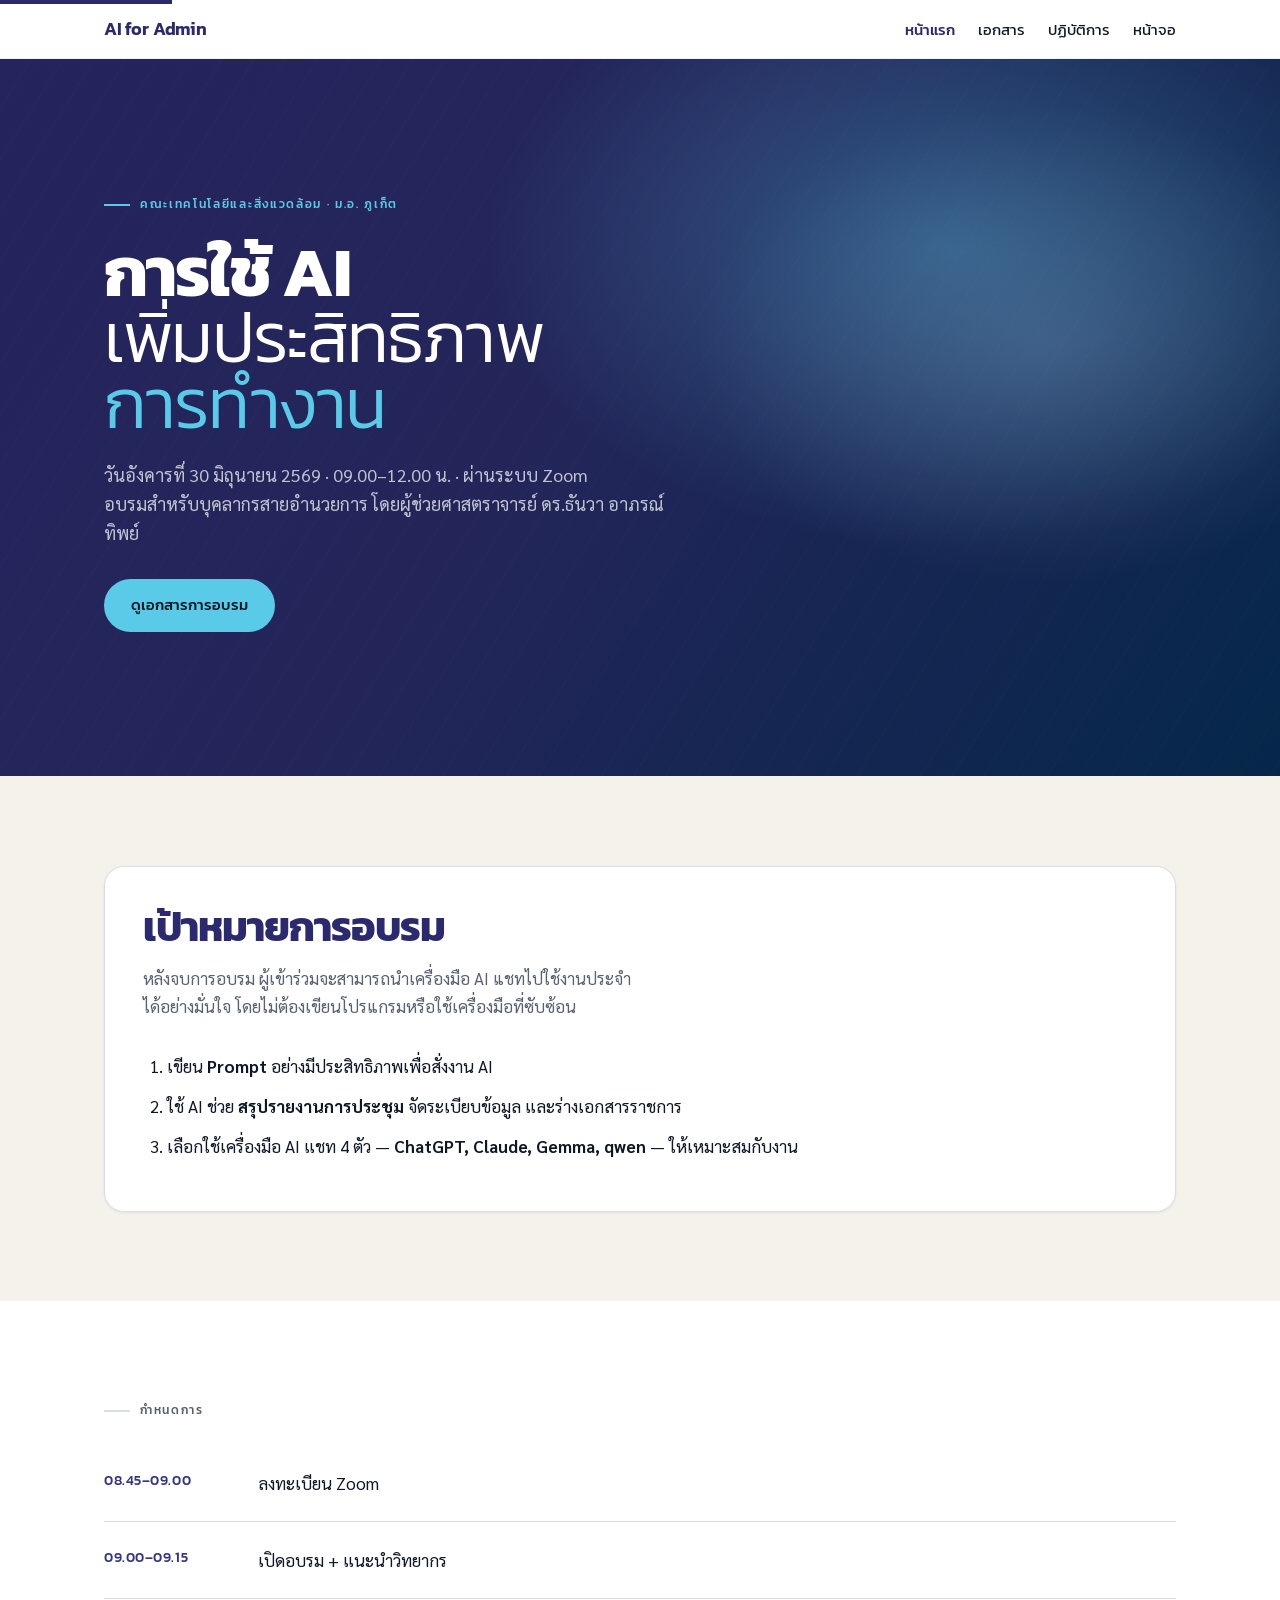
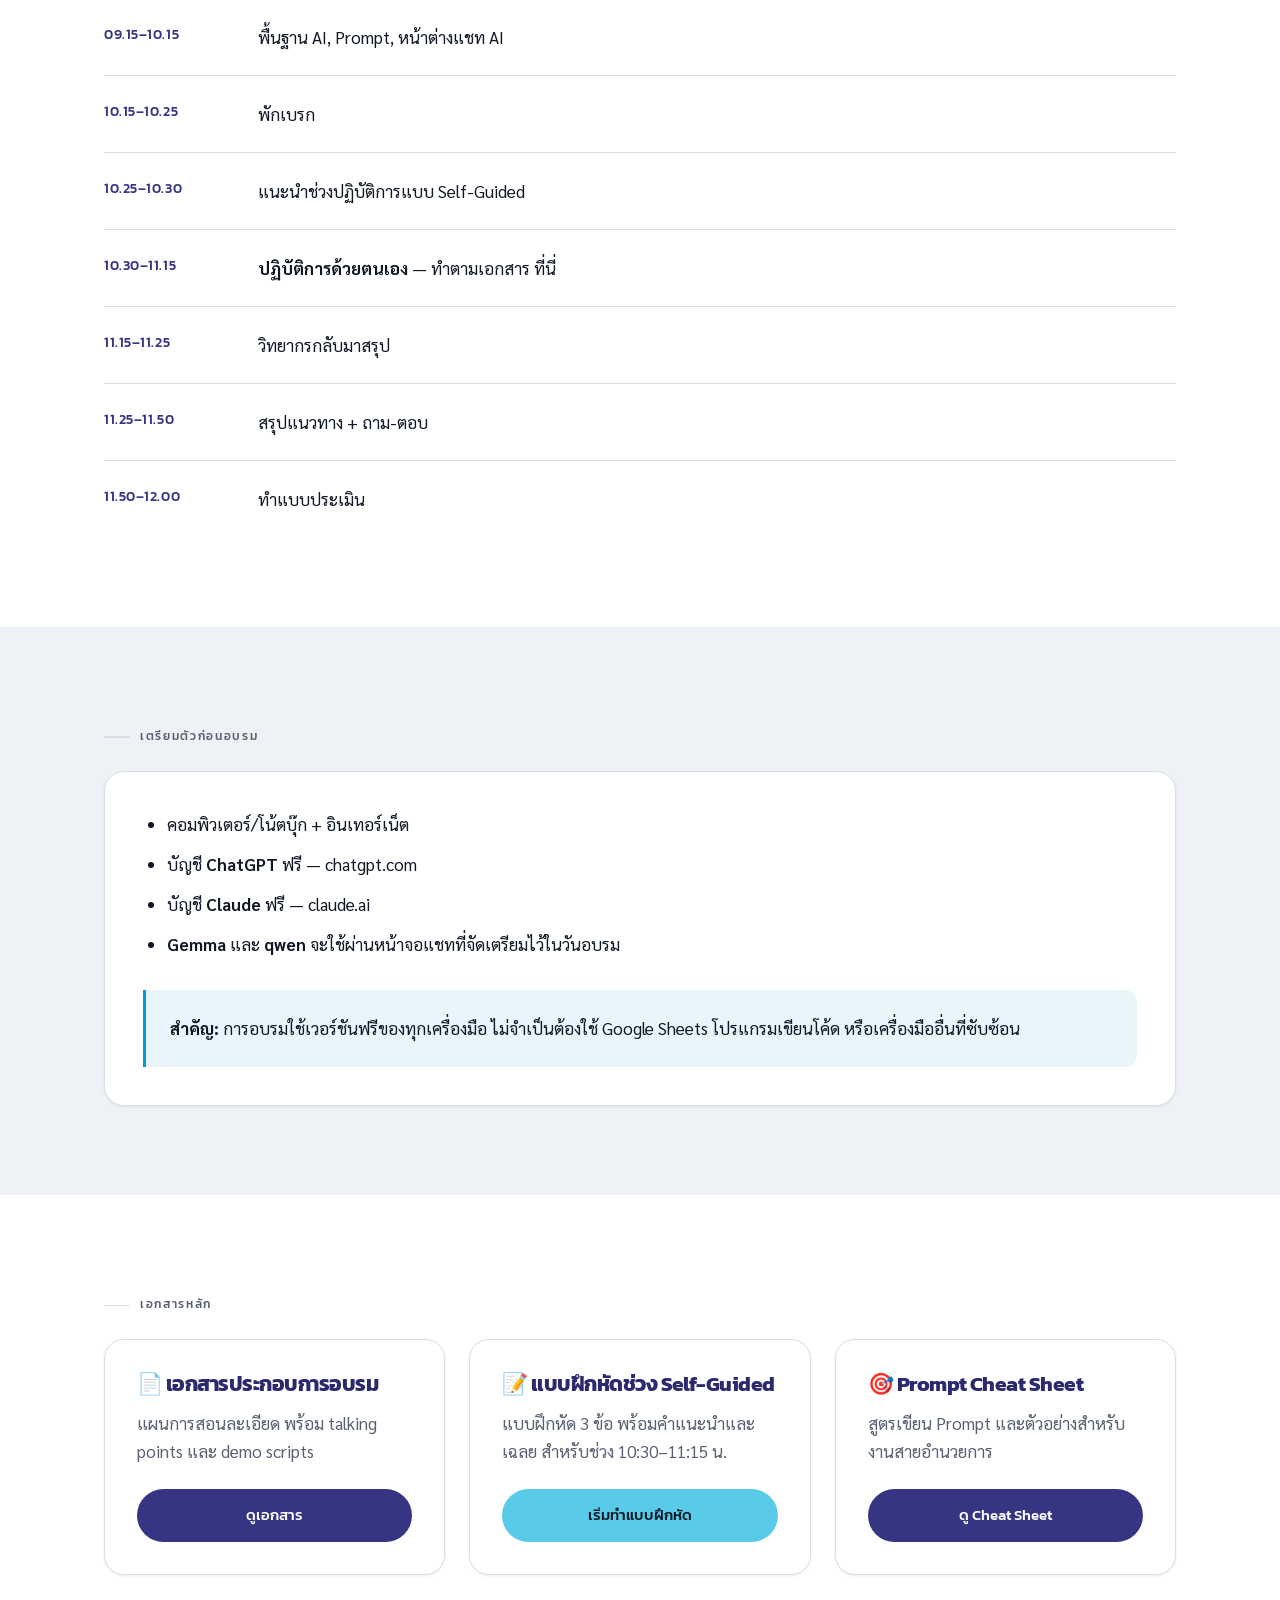
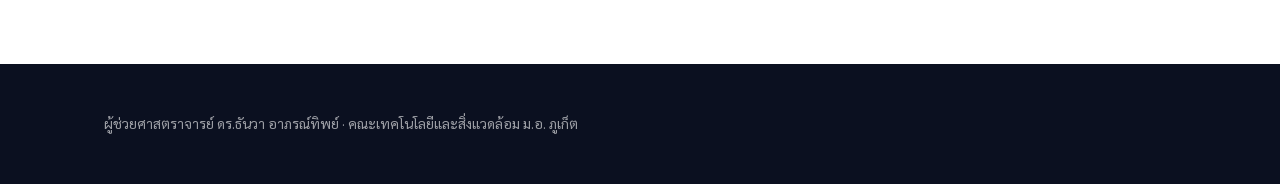
==== index.html @ ee8801c3 "Redesign: adopt ESSM design system" ====
<!DOCTYPE html>
<html lang="th">
<head>
  <meta charset="UTF-8">
  <meta name="viewport" content="width=device-width, initial-scale=1.0">
  <meta name="description" content="เอกสารและแบบฝึกหัดสำหรับการอบรม AI สำหรับบุคลากรสายอำนวยการ คณะเทคโนโลยีและสิ่งแวดล้อม ม.อ. ภูเก็ต">
  <title>การอบรม AI สำหรับบุคลากรสายอำนวยการ</title>
  <link rel="stylesheet" href="css/style.css">
  <link rel="preconnect" href="https://fonts.googleapis.com">
  <link rel="preconnect" href="https://fonts.gstatic.com" crossorigin>
  <link href="https://fonts.googleapis.com/css2?family=Kanit:wght@200;300;400;500;600;700;800&family=Sarabun:wght@300;400;500;600;700&family=Noto+Sans+Thai:wght@300;400;500;600;700&display=swap" rel="stylesheet">
</head>
<body>
  <a href="#main" class="skip-link">ข้ามไปยังเนื้อหาหลัก</a>

  <nav class="nav" aria-label="เมนูหลัก">
    <div class="nav__container">
      <a class="nav__brand" href="index.html">AI for Admin</a>
      <ul class="nav__links">
        <li><a href="index.html" aria-current="page">หน้าแรก</a></li>
        <li><a href="materials.html">เอกสาร</a></li>
        <li><a href="self-guided.html">ปฏิบัติการ</a></li>
        <li><a href="display.html">หน้าจอ</a></li>
      </ul>
    </div>
  </nav>

  <main id="main">
    <section class="hero">
      <div class="container">
        <div class="hero__eyebrow">คณะเทคโนโลยีและสิ่งแวดล้อม · ม.อ. ภูเก็ต</div>
        <h1>การใช้ AI<br><span>เพิ่มประสิทธิภาพ</span><br><span style="color:var(--psu-river)">การทำงาน</span></h1>
        <p class="hero__meta">
          วันอังคารที่ 30 มิถุนายน 2569 · 09.00–12.00 น. · ผ่านระบบ Zoom<br>
          อบรมสำหรับบุคลากรสายอำนวยการ โดยผู้ช่วยศาสตราจารย์ ดร.ธันวา อาภรณ์ทิพย์
        </p>
        <a class="hero__cta" href="materials.html">ดูเอกสารการอบรม</a>
      </div>
    </section>

    <section class="section section--sand">
      <div class="container">
        <div class="card">
          <h2>เป้าหมายการอบรม</h2>
          <p class="lead">หลังจบการอบรม ผู้เข้าร่วมจะสามารถนำเครื่องมือ AI แชทไปใช้งานประจำได้อย่างมั่นใจ โดยไม่ต้องเขียนโปรแกรมหรือใช้เครื่องมือที่ซับซ้อน</p>
          <ol style="margin-top:var(--s-6);">
            <li>เขียน <strong>Prompt</strong> อย่างมีประสิทธิภาพเพื่อสั่งงาน AI</li>
            <li>ใช้ AI ช่วย <strong>สรุปรายงานการประชุม</strong> จัดระเบียบข้อมูล และร่างเอกสารราชการ</li>
            <li>เลือกใช้เครื่องมือ AI แชท 4 ตัว — <strong>ChatGPT, Claude, Gemma, qwen</strong> — ให้เหมาะสมกับงาน</li>
          </ol>
        </div>
      </div>
    </section>

    <section class="section">
      <div class="container">
        <span class="eyebrow" style="margin-bottom:var(--s-5)"><span class="route-line"></span>กำหนดการ</span>
        <ul class="timeline">
          <li class="timeline__item">
            <span class="timeline__time">08.45–09.00</span>
            <span class="timeline__content">ลงทะเบียน Zoom</span>
          </li>
          <li class="timeline__item">
            <span class="timeline__time">09.00–09.15</span>
            <span class="timeline__content">เปิดอบรม + แนะนำวิทยากร</span>
          </li>
          <li class="timeline__item">
            <span class="timeline__time">09.15–10.15</span>
            <span class="timeline__content">พื้นฐาน AI, Prompt, หน้าต่างแชท AI</span>
          </li>
          <li class="timeline__item">
            <span class="timeline__time">10.15–10.25</span>
            <span class="timeline__content">พักเบรก</span>
          </li>
          <li class="timeline__item">
            <span class="timeline__time">10.25–10.30</span>
            <span class="timeline__content">แนะนำช่วงปฏิบัติการแบบ Self-Guided</span>
          </li>
          <li class="timeline__item">
            <span class="timeline__time">10.30–11.15</span>
            <span class="timeline__content"><strong>ปฏิบัติการด้วยตนเอง</strong> — ทำตามเอกสาร <a href="self-guided.html">ที่นี่</a></span>
          </li>
          <li class="timeline__item">
            <span class="timeline__time">11.15–11.25</span>
            <span class="timeline__content">วิทยากรกลับมาสรุป</span>
          </li>
          <li class="timeline__item">
            <span class="timeline__time">11.25–11.50</span>
            <span class="timeline__content">สรุปแนวทาง + ถาม-ตอบ</span>
          </li>
          <li class="timeline__item">
            <span class="timeline__time">11.50–12.00</span>
            <span class="timeline__content">ทำแบบประเมิน</span>
          </li>
        </ul>
      </div>
    </section>

    <section class="section section--mist">
      <div class="container">
        <span class="eyebrow" style="margin-bottom:var(--s-5)"><span class="route-line"></span>เตรียมตัวก่อนอบรม</span>
        <div class="card">
          <ul>
            <li>คอมพิวเตอร์/โน้ตบุ๊ก + อินเทอร์เน็ต</li>
            <li>บัญชี <strong>ChatGPT</strong> ฟรี — <a href="https://chatgpt.com" target="_blank" rel="noopener">chatgpt.com</a></li>
            <li>บัญชี <strong>Claude</strong> ฟรี — <a href="https://claude.ai" target="_blank" rel="noopener">claude.ai</a></li>
            <li><strong>Gemma</strong> และ <strong>qwen</strong> จะใช้ผ่านหน้าจอแชทที่จัดเตรียมไว้ในวันอบรม</li>
          </ul>
          <div class="notice notice--warning" style="margin-bottom:0">
            <strong>สำคัญ:</strong> การอบรมใช้เวอร์ชันฟรีของทุกเครื่องมือ ไม่จำเป็นต้องใช้ Google Sheets โปรแกรมเขียนโค้ด หรือเครื่องมืออื่นที่ซับซ้อน
          </div>
        </div>
      </div>
    </section>

    <section class="section">
      <div class="container">
        <span class="eyebrow" style="margin-bottom:var(--s-5)"><span class="route-line"></span>เอกสารหลัก</span>
        <div class="resource-grid">
          <article class="resource-card">
            <h3>📄 เอกสารประกอบการอบรม</h3>
            <p>แผนการสอนละเอียด พร้อม talking points และ demo scripts</p>
            <a class="button" href="materials.html#detailed-plan">ดูเอกสาร</a>
          </article>
          <article class="resource-card">
            <h3>📝 แบบฝึกหัดช่วง Self-Guided</h3>
            <p>แบบฝึกหัด 3 ข้อ พร้อมคำแนะนำและเฉลย สำหรับช่วง 10:30–11:15 น.</p>
            <a class="button button--river" href="self-guided.html">เริ่มทำแบบฝึกหัด</a>
          </article>
          <article class="resource-card">
            <h3>🎯 Prompt Cheat Sheet</h3>
            <p>สูตรเขียน Prompt และตัวอย่างสำหรับงานสายอำนวยการ</p>
            <a class="button" href="materials.html#cheat-sheet">ดู Cheat Sheet</a>
          </article>
        </div>
      </div>
    </section>
  </main>

  <footer class="footer">
    <div class="container">
      <p>ผู้ช่วยศาสตราจารย์ ดร.ธันวา อาภรณ์ทิพย์ · คณะเทคโนโลยีและสิ่งแวดล้อม ม.อ. ภูเก็ต</p>
    </div>
  </footer>

  <script src="js/nav.js"></script>
</body>
</html>
---- css/style.css ----
/* ============================================================
   PSU AI for Admin Workshop — Site Stylesheet
   Faculty of Technology and Environment · PSU Phuket
   ------------------------------------------------------------
   Design system ported from the ESSM website and tuned to
   Impeccable standards: respect tokens, avoid AI slop,
   serve the workshop's real context.
   ============================================================ */

:root {
  /* PRIMARY — FACULTY PURPLE (สีม่วงคราม) */
  --purple-deep:  #2C2A6E;
  --purple:       #353583;
  --purple-light: #4B4BB0;
  --sritrang:     #B6B8DC;

  /* SECONDARY — PSU INSTITUTIONAL BLUES */
  --psu-deep:     #003C71;
  --psu-blue:     #0061A8;
  --psu-sky:      #009CDE;
  --psu-river:    #59CBE8;
  --psu-river-light: #7AD9F0;

  /* INK & NEUTRALS */
  --ink:          #0E1726;
  --slate:        #586172;
  --line:         #D8DEE7;
  --mist:         #EEF2F7;
  --sand:         #F5F2EC;
  --sand-dark:    #d8d0bf;
  --paper:        #FFFFFF;
  --night:        #0B1020;

  /* TYPOGRAPHY */
  --font-display: "Kanit", "Noto Sans Thai", sans-serif;
  --font-body:    "Sarabun", "Noto Sans Thai", sans-serif;

  --t-mega:  clamp(52px, 11vw, 140px);
  --t-h1:    clamp(38px, 5.5vw, 80px);
  --t-h2:    clamp(28px, 3.2vw, 44px);
  --t-h3:    24px;
  --t-h4:    19px;
  --t-body:  17px;
  --t-small: 15px;
  --t-tag:   12px;

  --lh-display: 0.94;
  --lh-head:    1.08;
  --lh-body:    1.65;

  /* SPACING (8px base) */
  --s-1: 4px;  --s-2: 8px;  --s-3: 12px; --s-4: 16px; --s-5: 24px;
  --s-6: 32px; --s-7: 48px; --s-8: 64px; --s-9: 96px; --s-10: 128px;

  /* RADII */
  --r-sm: 6px; --r-md: 12px; --r-lg: 20px; --r-pill: 999px;

  /* ELEVATION */
  --shadow-sm: 0 1px 3px rgba(14,23,38,.08);
  --shadow-md: 0 8px 28px rgba(14,23,38,.12);
  --shadow-lg: 0 24px 60px rgba(14,23,38,.18);

  /* LAYOUT */
  --maxw: 1200px;
  --gutter: clamp(20px, 5vw, 64px);
}

/* ---- reset ---- */
*, *::before, *::after { box-sizing: border-box; margin: 0; padding: 0; }
html { scroll-behavior: smooth; }
body {
  font-family: var(--font-body);
  font-size: var(--t-body);
  line-height: var(--lh-body);
  color: var(--ink);
  background: var(--paper);
  -webkit-font-smoothing: antialiased;
}
img, svg { display: block; max-width: 100%; height: auto; }
a { color: inherit; text-decoration: none; }
::selection { background: var(--psu-river); color: var(--ink); }

/* ---- focus ---- */
a:focus-visible, button:focus-visible, [tabindex]:not([tabindex="-1"]):focus-visible {
  outline: 2px solid var(--psu-river);
  outline-offset: 2px;
}
.skip-link {
  position: absolute;
  top: -40px;
  left: 0;
  background: var(--purple-deep);
  color: var(--paper);
  padding: 8px 16px;
  z-index: 100;
  transition: top .2s;
}
.skip-link:focus { top: 0; }

/* ---- layout ---- */
.container { max-width: var(--maxw); margin: 0 auto; padding-left: var(--gutter); padding-right: var(--gutter); }
.section { padding: clamp(56px, 7vw, 104px) 0; }
.section--mist { background: var(--mist); }
.section--sand { background: var(--sand); }
.section--ink  { background: var(--ink); color: var(--paper); }
.section--purple { background: var(--purple-deep); color: var(--paper); }

/* ---- typography ---- */
h1, h2, h3, h4 { font-family: var(--font-display); font-weight: 700; letter-spacing: -.025em; }
h1 { font-size: var(--t-h1); line-height: var(--lh-head); }
h2 { font-size: var(--t-h2); line-height: var(--lh-head); }
h3 { font-size: var(--t-h3); line-height: 1.18; }
h4 { font-size: var(--t-h4); line-height: 1.22; }
.display { font-family: var(--font-display); font-weight: 700; line-height: var(--lh-display); letter-spacing: -.03em; }
.lead { font-size: clamp(16px, 1.3vw, 19px); line-height: 1.65; color: var(--slate); max-width: 56ch; }

.eyebrow {
  display: inline-flex; align-items: center; gap: 10px;
  font-family: var(--font-display); font-weight: 500;
  font-size: var(--t-tag); letter-spacing: .14em; text-transform: uppercase;
  color: var(--slate);
}
.eyebrow .route-line { width: 26px; height: 1.5px; background: var(--line); }
.eyebrow .route-dot  { width: 6px; height: 6px; border-radius: 50%; background: var(--purple); }

/* ---- header ---- */
.nav {
  position: sticky; top: 0; z-index: 50;
  background: rgba(255,255,255,.92); backdrop-filter: blur(10px);
  border-bottom: 1px solid var(--mist);
}
.nav__container {
  max-width: var(--maxw); margin: 0 auto;
  padding: 14px var(--gutter);
  display: flex; align-items: center; justify-content: space-between; gap: 20px;
}
.nav__brand {
  font-family: var(--font-display); font-weight: 600; font-size: 18px;
  color: var(--purple-deep); letter-spacing: -.01em;
}
.nav__links {
  display: flex; align-items: center; gap: clamp(16px, 1.8vw, 28px);
  list-style: none; flex-wrap: wrap;
}
.nav__links a {
  font-family: var(--font-display); font-weight: 400; font-size: 14.5px;
  color: var(--ink); transition: color .15s ease;
}
.nav__links a:hover { color: var(--purple); }
.nav__links a[aria-current="page"] { color: var(--purple-deep); font-weight: 500; }

/* ---- buttons ---- */
.button, .hero__cta {
  display: inline-flex; align-items: center; justify-content: center; gap: 8px;
  font-family: var(--font-display); font-weight: 500; font-size: 15px;
  padding: 13px 26px; border-radius: var(--r-pill);
  cursor: pointer; border: 1.5px solid transparent;
  transition: transform .18s ease, box-shadow .18s ease, background .18s ease, border-color .18s ease;
}
.button:focus-visible, .hero__cta:focus-visible { outline: none; box-shadow: 0 0 0 3px rgba(89,203,232,.55); }
.button {
  background: var(--purple); color: var(--paper);
}
.button:hover { background: var(--purple-light); transform: translateY(-2px); box-shadow: 0 10px 24px rgba(53,53,131,.35); }
.button--river {
  background: var(--psu-river); color: var(--ink);
}
.button--river:hover { background: var(--psu-river-light); box-shadow: 0 10px 24px rgba(89,203,232,.45); }
.button--ghost {
  background: transparent; color: var(--purple-deep); border-color: var(--purple-deep);
}
.button--ghost:hover { background: var(--mist); }

/* ---- hero ---- */
.hero {
  position: relative;
  background: var(--night);
  color: var(--paper);
  padding: clamp(80px, 14vh, 160px) 0 clamp(100px, 16vh, 180px);
  overflow: hidden;
}
.hero::before {
  content: "";
  position: absolute; inset: 0;
  background:
    radial-gradient(ellipse 60% 70% at 74% 26%, rgba(89,203,232,.32), transparent 60%),
    radial-gradient(ellipse 50% 60% at 82% 40%, rgba(182,184,220,.22), transparent 55%),
    linear-gradient(125deg, rgba(44,42,110,.78) 0%, rgba(53,53,131,.58) 45%, rgba(0,60,113,.52) 100%);
}
.hero::after {
  content: "";
  position: absolute; inset: 0; opacity: .35;
  background: repeating-linear-gradient(122deg, transparent 0 26px, rgba(255,255,255,.04) 26px 27px);
}
.hero .container { position: relative; z-index: 2; }
.hero__eyebrow {
  display: inline-flex; align-items: center; gap: 10px;
  font-family: var(--font-display); font-weight: 500;
  font-size: var(--t-tag); letter-spacing: .14em; text-transform: uppercase;
  color: var(--psu-river); margin-bottom: var(--s-5);
}
.hero__eyebrow::before {
  content: "";
  width: 26px; height: 1.5px; background: var(--psu-river);
}
.hero h1 {
  font-size: var(--t-h1);
  line-height: var(--lh-display);
  color: var(--paper);
  max-width: 14ch;
}
.hero h1 span { font-weight: 300; }
.hero__meta {
  font-size: clamp(16px, 1.4vw, 19px);
  line-height: 1.6;
  color: rgba(255,255,255,.72);
  max-width: 56ch;
  margin-top: var(--s-5);
}
.hero__cta {
  background: var(--psu-river); color: var(--ink);
  margin-top: var(--s-6);
}
.hero__cta:hover { background: var(--psu-river-light); transform: translateY(-2px); box-shadow: 0 10px 24px rgba(89,203,232,.45); }

/* ---- cards ---- */
.card {
  background: var(--paper);
  border: 1px solid var(--line);
  border-radius: var(--r-lg);
  padding: clamp(24px, 3vw, 40px);
  box-shadow: var(--shadow-sm);
}
.card h2 { color: var(--purple-deep); margin-bottom: var(--s-4); }
.card h3 { color: var(--purple-deep); margin-bottom: var(--s-3); }

/* ---- resource grid ---- */
.resource-grid {
  display: grid;
  grid-template-columns: repeat(auto-fit, minmax(260px, 1fr));
  gap: var(--s-5);
}
.resource-card {
  background: var(--paper);
  border: 1px solid var(--line);
  border-radius: var(--r-lg);
  padding: var(--s-6);
  box-shadow: var(--shadow-sm);
  transition: transform .18s ease, box-shadow .18s ease;
  display: flex; flex-direction: column;
}
.resource-card:hover { transform: translateY(-4px); box-shadow: var(--shadow-md); }
.resource-card h3 { color: var(--purple-deep); font-size: 21px; margin-bottom: var(--s-3); }
.resource-card p { color: var(--slate); margin-bottom: var(--s-5); flex: 1; }

/* ---- timeline ---- */
.timeline { list-style: none; }
.timeline__item {
  display: grid;
  grid-template-columns: 130px 1fr;
  gap: var(--s-5);
  padding: var(--s-5) 0;
  border-bottom: 1px solid var(--line);
}
.timeline__item:last-child { border-bottom: none; }
.timeline__time {
  font-family: var(--font-display); font-weight: 500;
  font-size: 14px; letter-spacing: .04em;
  color: var(--purple); text-transform: uppercase;
}
.timeline__content { color: var(--ink); }

/* ---- lists ---- */
ul:not(.nav__links):not(.timeline):not(.rules), ol {
  padding-left: 1.4em;
}
ul:not(.nav__links):not(.timeline):not(.rules) li, ol li {
  margin-bottom: var(--s-3);
}

/* ---- notices ---- */
.notice {
  border-left: 3px solid var(--psu-river);
  background: var(--mist);
  padding: var(--s-5);
  border-radius: 0 var(--r-md) var(--r-md) 0;
  margin: var(--s-6) 0;
}
.notice--warning { border-left-color: var(--psu-sky); background: #e8f6fc; }

/* ---- exercises ---- */
.exercise {
  padding: var(--s-8) 0;
  border-bottom: 1px solid var(--line);
}
.exercise:first-of-type { padding-top: 0; }
.exercise:last-child { border-bottom: none; }
.exercise__header {
  display: flex; flex-wrap: wrap; align-items: baseline; justify-content: space-between;
  gap: var(--s-3); margin-bottom: var(--s-4);
}
.exercise__title { color: var(--purple-deep); font-size: var(--t-h2); }
.exercise__time {
  font-family: var(--font-display); font-weight: 500;
  font-size: 14px; letter-spacing: .06em; text-transform: uppercase;
  color: var(--purple);
}
.exercise__tool {
  display: inline-block;
  font-family: var(--font-display); font-size: 13px;
  color: var(--slate); margin-bottom: var(--s-5);
}
.exercise h3 { color: var(--purple-deep); margin: var(--s-6) 0 var(--s-3); }
.exercise ol.steps { padding-left: 1.4em; }
.exercise ol.steps li { margin-bottom: var(--s-3); }

.prompt-box {
  background: var(--sand);
  border: 1px solid var(--sand-dark);
  border-radius: var(--r-md);
  padding: var(--s-5);
  font-family: var(--font-body);
  font-size: 15.5px;
  line-height: 1.7;
  white-space: pre-wrap;
  margin: var(--s-5) 0;
}

.exercise details {
  background: var(--mist);
  border-radius: var(--r-md);
  padding: var(--s-5);
  margin: var(--s-6) 0;
}
.exercise details summary {
  font-family: var(--font-display); font-weight: 600;
  color: var(--purple-deep); cursor: pointer;
}
.exercise details[open] summary { margin-bottom: var(--s-4); }

.exercise table {
  width: 100%;
  border-collapse: collapse;
  margin: var(--s-5) 0;
  font-size: 15px;
}
.exercise table th, .exercise table td {
  padding: var(--s-3) var(--s-4);
  border: 1px solid var(--line);
  text-align: left;
}
.exercise table th { background: var(--mist); font-family: var(--font-display); font-weight: 600; color: var(--purple-deep); }

/* ---- rules / troubleshooting ---- */
.rules {
  list-style: none; padding: 0;
}
.rules li {
  padding: var(--s-3) 0 var(--s-3) 28px;
  position: relative;
  border-bottom: 1px solid var(--line);
}
.rules li:last-child { border-bottom: none; }
.rules li::before {
  content: "✓";
  position: absolute; left: 0; top: var(--s-3);
  color: var(--purple); font-weight: 700;
}

/* ---- footer ---- */
.footer {
  background: var(--night);
  color: rgba(255,255,255,.6);
  padding: var(--s-7) 0;
  font-size: 14px;
}

/* ---- materials page ---- */
.materials-list {
  list-style: none; padding: 0;
}
.materials-list li {
  border-bottom: 1px solid var(--line);
  padding: var(--s-5) 0;
}
.materials-list li:last-child { border-bottom: none; }
.materials-list a {
  font-family: var(--font-display); font-weight: 600;
  font-size: 18px; color: var(--purple-deep);
}
.materials-list a:hover { color: var(--purple); }
.materials-list p { color: var(--slate); margin-top: var(--s-2); }

/* ---- display page ---- */
.display-page {
  display: grid;
  grid-template-rows: auto 1fr auto;
  min-height: 100vh;
  background: var(--night);
  color: var(--paper);
}
.display-page header {
  display: flex; justify-content: space-between; align-items: center;
  padding: var(--s-5) var(--gutter);
  border-bottom: 1px solid rgba(255,255,255,.12);
}
.display-page header h1 {
  font-size: clamp(22px, 3vw, 34px);
  color: var(--paper);
}
.display-page .status { color: rgba(255,255,255,.7); font-size: clamp(14px, 2vw, 18px); }
.display-page main {
  display: grid; grid-template-columns: 2fr 1fr; gap: var(--s-6);
  padding: var(--s-6) var(--gutter);
  align-items: start;
}
.countdown-box {
  background: rgba(255,255,255,.06);
  border: 1px solid rgba(255,255,255,.14);
  border-radius: var(--r-lg);
  padding: var(--s-7) var(--s-6);
  text-align: center;
}
.countdown-label {
  font-family: var(--font-display); font-weight: 500;
  font-size: clamp(18px, 2.5vw, 28px);
  color: rgba(255,255,255,.75);
  margin-bottom: var(--s-5);
}
.countdown-time {
  font-family: var(--font-display); font-weight: 700;
  font-size: clamp(64px, 14vw, 160px);
  line-height: .9;
  color: var(--psu-river);
  font-variant-numeric: tabular-nums;
}
.current-exercise {
  margin-top: var(--s-6);
  padding: var(--s-4) var(--s-5);
  background: var(--psu-river);
  color: var(--ink);
  border-radius: var(--r-md);
  font-family: var(--font-display); font-weight: 700;
  font-size: clamp(16px, 2vw, 24px);
}
.display-side {
  display: flex; flex-direction: column; gap: var(--s-5);
}
.display-card {
  background: rgba(255,255,255,.06);
  border: 1px solid rgba(255,255,255,.14);
  border-radius: var(--r-lg);
  padding: var(--s-5);
}
.display-card h2 {
  color: var(--psu-river);
  font-size: 18px;
  margin-bottom: var(--s-4);
}
.display-schedule {
  width: 100%; border-collapse: collapse;
  font-size: clamp(14px, 1.5vw, 17px);
}
.display-schedule td {
  padding: var(--s-3) 0;
  border-bottom: 1px solid rgba(255,255,255,.1);
  vertical-align: top;
}
.display-schedule tr:last-child td { border-bottom: none; }
.display-schedule .time { white-space: nowrap; font-weight: 600; width: 38%; color: rgba(255,255,255,.75); }
.display-schedule .active { background: var(--psu-river); color: var(--ink); font-weight: 700; border-radius: var(--r-sm); }
.display-schedule .active .time { color: var(--ink); }
.display-rules { list-style: none; padding: 0; font-size: clamp(14px, 1.5vw, 17px); }
.display-rules li {
  padding: var(--s-3) 0 var(--s-3) 26px;
  position: relative;
}
.display-rules li::before {
  content: "✓";
  position: absolute; left: 0;
  color: var(--psu-river); font-weight: 700;
}
.display-links { font-size: clamp(14px, 1.5vw, 17px); line-height: 1.55; }
.display-links a { color: var(--psu-river); word-break: break-all; }
.display-page footer {
  text-align: center;
  padding: var(--s-4) var(--gutter);
  border-top: 1px solid rgba(255,255,255,.12);
  color: rgba(255,255,255,.55);
}

/* ---- responsive ---- */
@media (max-width: 900px) {
  .hero h1 { max-width: 100%; }
  .timeline__item { grid-template-columns: 1fr; gap: var(--s-2); }
  .display-page main { grid-template-columns: 1fr; }
  .display-page header { flex-direction: column; align-items: flex-start; gap: var(--s-3); }
}

@media (max-width: 640px) {
  .nav__container { flex-wrap: wrap; }
  .nav__links { gap: 14px; }
  .resource-grid { grid-template-columns: 1fr; }
  .hero { padding: 64px 0 80px; }
}
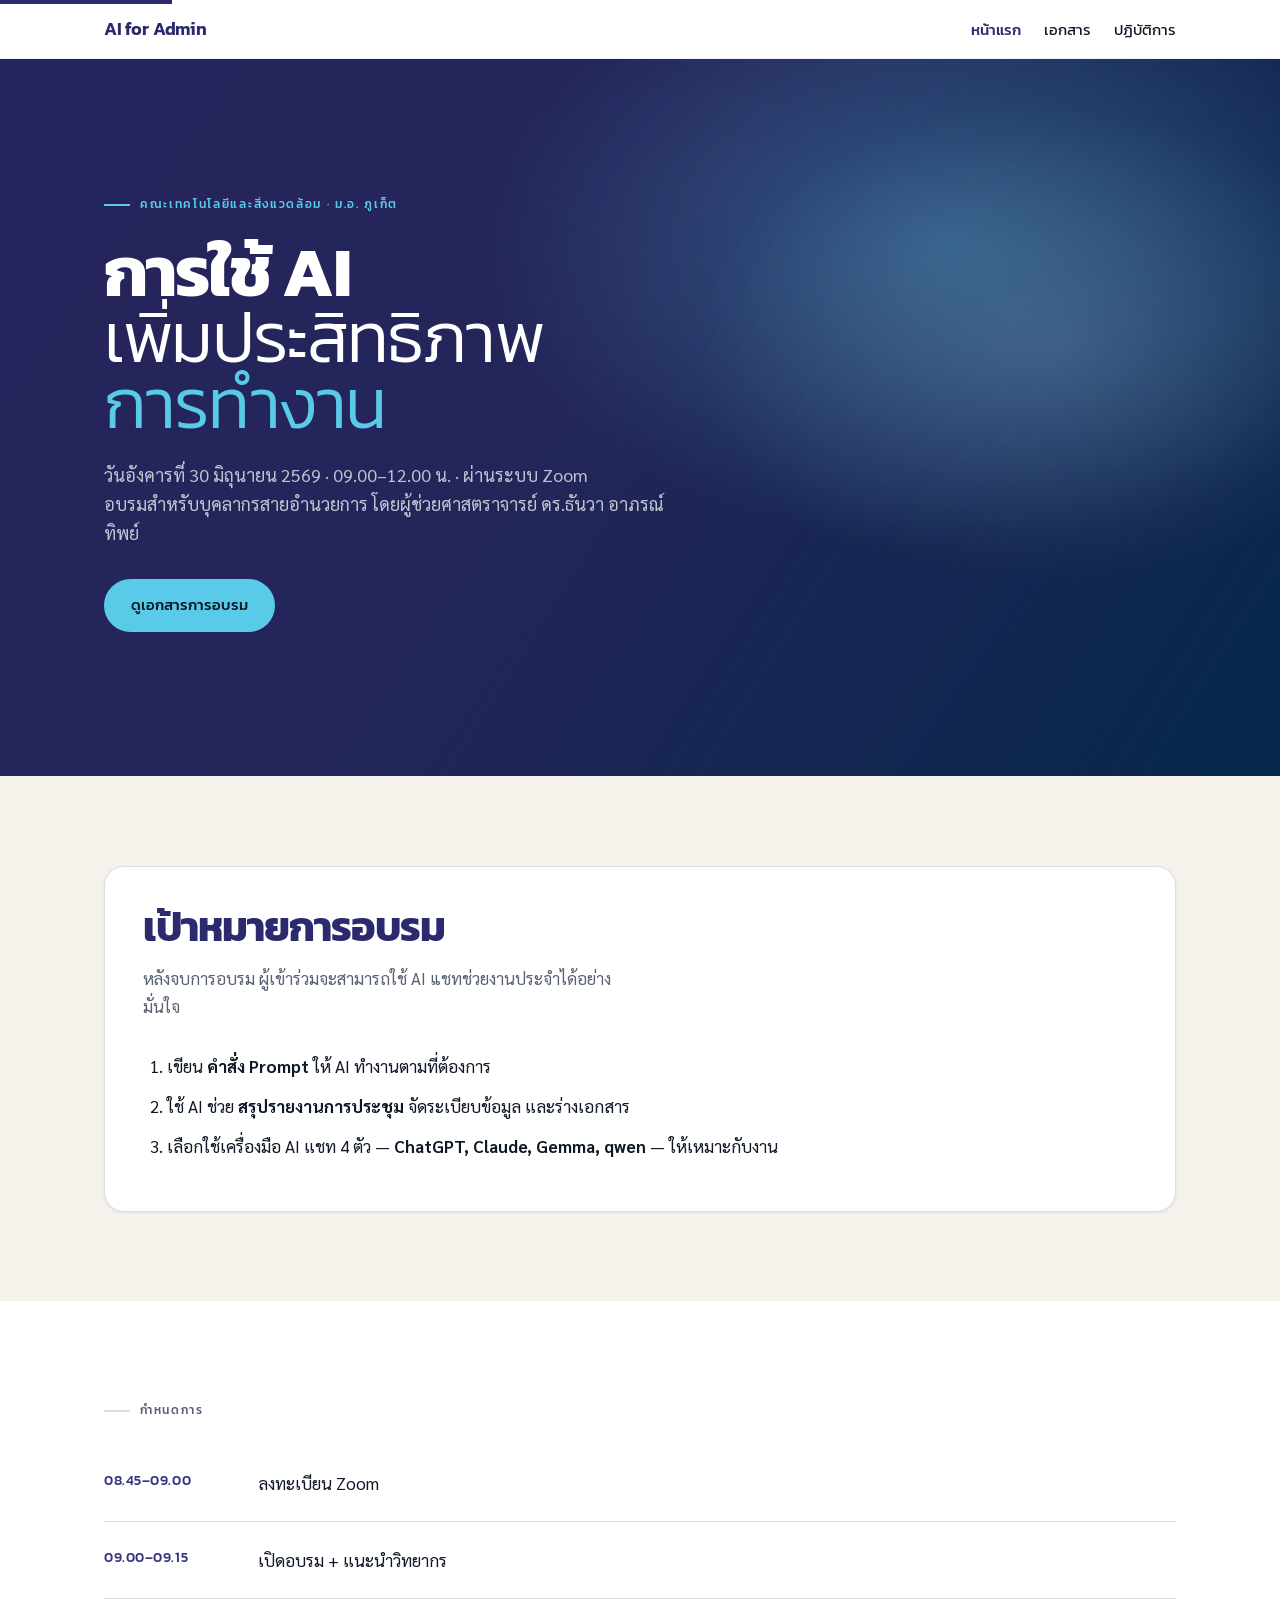
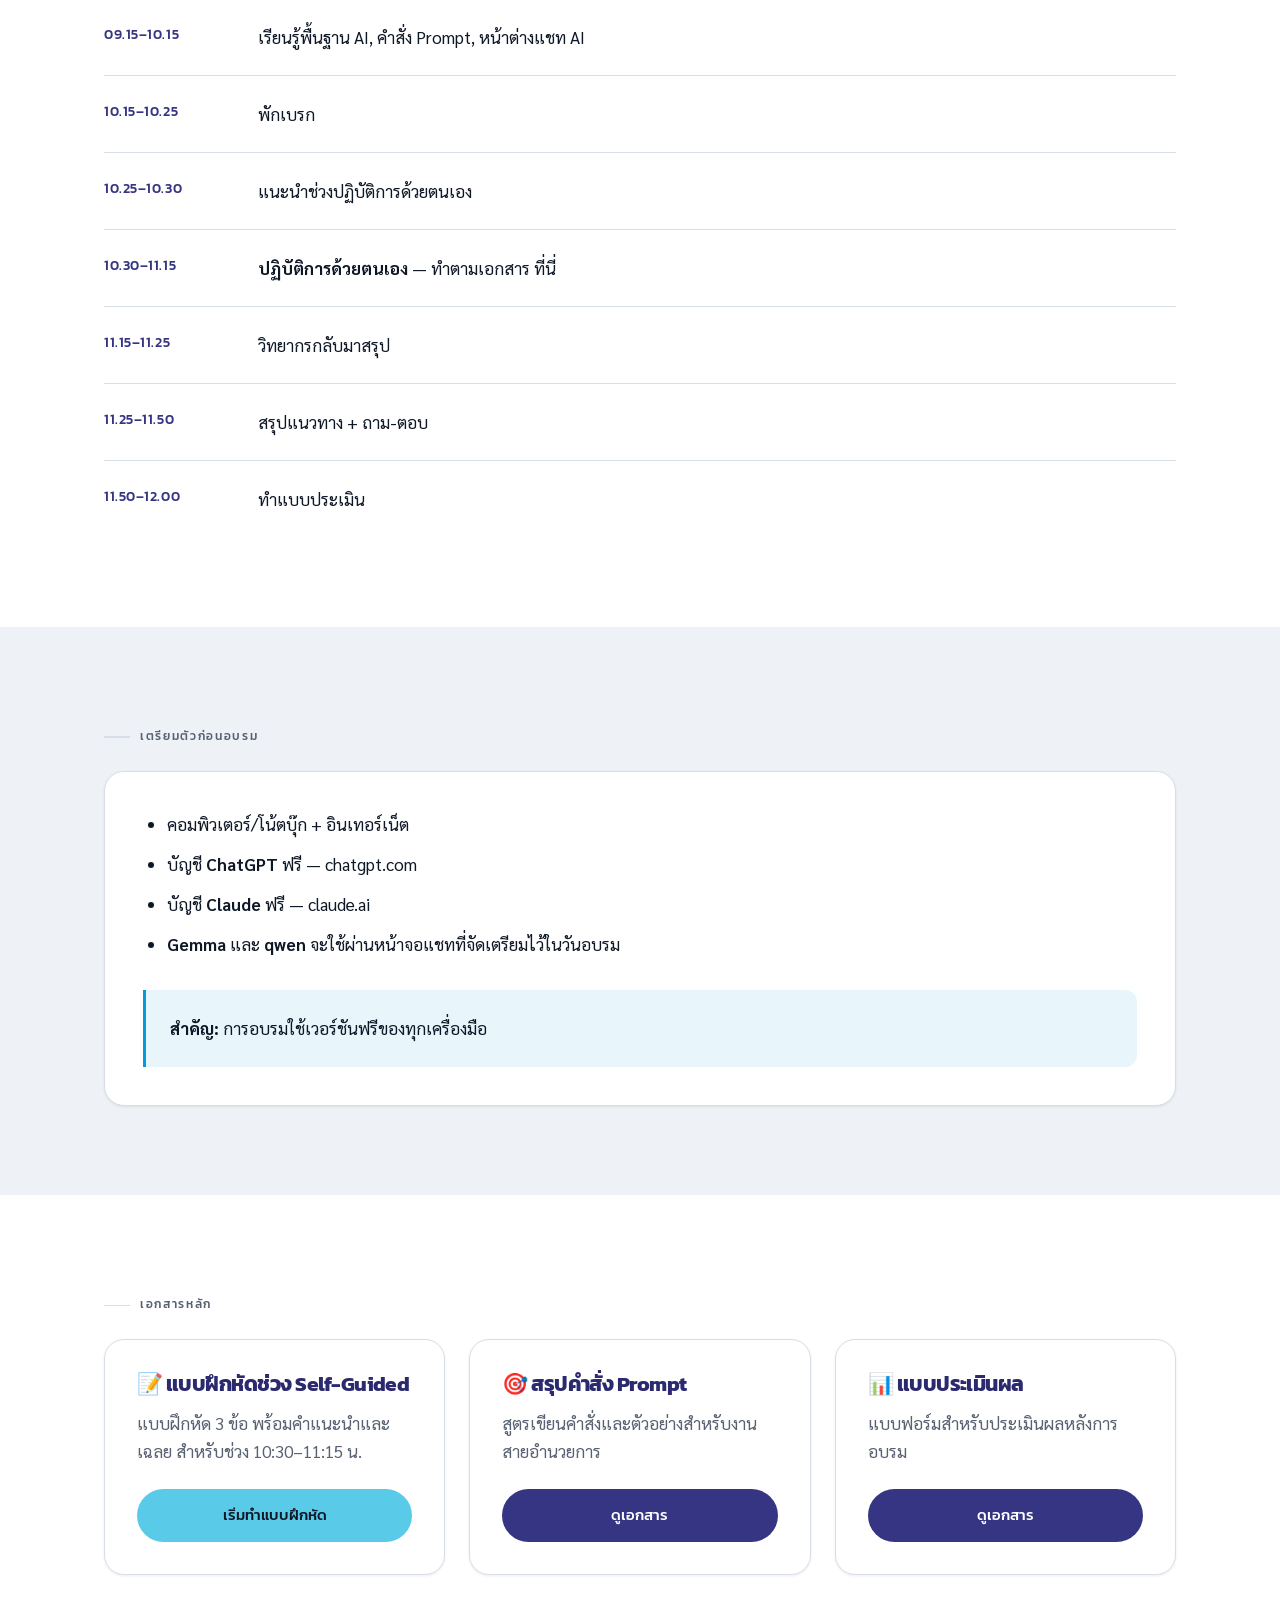
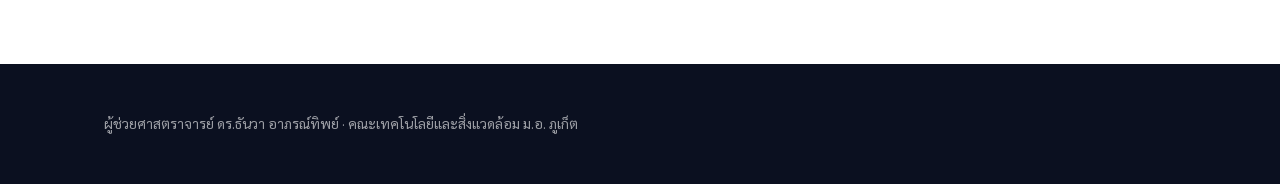
==== commit 4378dcf8: "operator refinements: instructor folder, no markdown, copy buttons, Word/Excel exercises, updated sl" ====
--- a/index.html
+++ b/index.html
@@ -20,7 +20,6 @@
         <li><a href="index.html" aria-current="page">หน้าแรก</a></li>
         <li><a href="materials.html">เอกสาร</a></li>
         <li><a href="self-guided.html">ปฏิบัติการ</a></li>
-        <li><a href="display.html">หน้าจอ</a></li>
       </ul>
     </div>
   </nav>
@@ -42,11 +41,11 @@
       <div class="container">
         <div class="card">
           <h2>เป้าหมายการอบรม</h2>
-          <p class="lead">หลังจบการอบรม ผู้เข้าร่วมจะสามารถนำเครื่องมือ AI แชทไปใช้งานประจำได้อย่างมั่นใจ โดยไม่ต้องเขียนโปรแกรมหรือใช้เครื่องมือที่ซับซ้อน</p>
+          <p class="lead">หลังจบการอบรม ผู้เข้าร่วมจะสามารถใช้ AI แชทช่วยงานประจำได้อย่างมั่นใจ</p>
           <ol style="margin-top:var(--s-6);">
-            <li>เขียน <strong>Prompt</strong> อย่างมีประสิทธิภาพเพื่อสั่งงาน AI</li>
-            <li>ใช้ AI ช่วย <strong>สรุปรายงานการประชุม</strong> จัดระเบียบข้อมูล และร่างเอกสารราชการ</li>
-            <li>เลือกใช้เครื่องมือ AI แชท 4 ตัว — <strong>ChatGPT, Claude, Gemma, qwen</strong> — ให้เหมาะสมกับงาน</li>
+            <li>เขียน <strong>คำสั่ง Prompt</strong> ให้ AI ทำงานตามที่ต้องการ</li>
+            <li>ใช้ AI ช่วย <strong>สรุปรายงานการประชุม</strong> จัดระเบียบข้อมูล และร่างเอกสาร</li>
+            <li>เลือกใช้เครื่องมือ AI แชท 4 ตัว — <strong>ChatGPT, Claude, Gemma, qwen</strong> — ให้เหมาะกับงาน</li>
           </ol>
         </div>
       </div>
@@ -66,7 +65,7 @@
           </li>
           <li class="timeline__item">
             <span class="timeline__time">09.15–10.15</span>
-            <span class="timeline__content">พื้นฐาน AI, Prompt, หน้าต่างแชท AI</span>
+            <span class="timeline__content">เรียนรู้พื้นฐาน AI, คำสั่ง Prompt, หน้าต่างแชท AI</span>
           </li>
           <li class="timeline__item">
             <span class="timeline__time">10.15–10.25</span>
@@ -74,7 +73,7 @@
           </li>
           <li class="timeline__item">
             <span class="timeline__time">10.25–10.30</span>
-            <span class="timeline__content">แนะนำช่วงปฏิบัติการแบบ Self-Guided</span>
+            <span class="timeline__content">แนะนำช่วงปฏิบัติการด้วยตนเอง</span>
           </li>
           <li class="timeline__item">
             <span class="timeline__time">10.30–11.15</span>
@@ -107,7 +106,7 @@
             <li><strong>Gemma</strong> และ <strong>qwen</strong> จะใช้ผ่านหน้าจอแชทที่จัดเตรียมไว้ในวันอบรม</li>
           </ul>
           <div class="notice notice--warning" style="margin-bottom:0">
-            <strong>สำคัญ:</strong> การอบรมใช้เวอร์ชันฟรีของทุกเครื่องมือ ไม่จำเป็นต้องใช้ Google Sheets โปรแกรมเขียนโค้ด หรือเครื่องมืออื่นที่ซับซ้อน
+            <strong>สำคัญ:</strong> การอบรมใช้เวอร์ชันฟรีของทุกเครื่องมือ
           </div>
         </div>
       </div>
@@ -118,19 +117,19 @@
         <span class="eyebrow" style="margin-bottom:var(--s-5)"><span class="route-line"></span>เอกสารหลัก</span>
         <div class="resource-grid">
           <article class="resource-card">
-            <h3>📄 เอกสารประกอบการอบรม</h3>
-            <p>แผนการสอนละเอียด พร้อม talking points และ demo scripts</p>
-            <a class="button" href="materials.html#detailed-plan">ดูเอกสาร</a>
-          </article>
-          <article class="resource-card">
             <h3>📝 แบบฝึกหัดช่วง Self-Guided</h3>
             <p>แบบฝึกหัด 3 ข้อ พร้อมคำแนะนำและเฉลย สำหรับช่วง 10:30–11:15 น.</p>
             <a class="button button--river" href="self-guided.html">เริ่มทำแบบฝึกหัด</a>
           </article>
           <article class="resource-card">
-            <h3>🎯 Prompt Cheat Sheet</h3>
-            <p>สูตรเขียน Prompt และตัวอย่างสำหรับงานสายอำนวยการ</p>
-            <a class="button" href="materials.html#cheat-sheet">ดู Cheat Sheet</a>
+            <h3>🎯 สรุปคำสั่ง Prompt</h3>
+            <p>สูตรเขียนคำสั่งและตัวอย่างสำหรับงานสายอำนวยการ</p>
+            <a class="button" href="materials.html">ดูเอกสาร</a>
+          </article>
+          <article class="resource-card">
+            <h3>📊 แบบประเมินผล</h3>
+            <p>แบบฟอร์มสำหรับประเมินผลหลังการอบรม</p>
+            <a class="button" href="materials.html">ดูเอกสาร</a>
           </article>
         </div>
       </div>
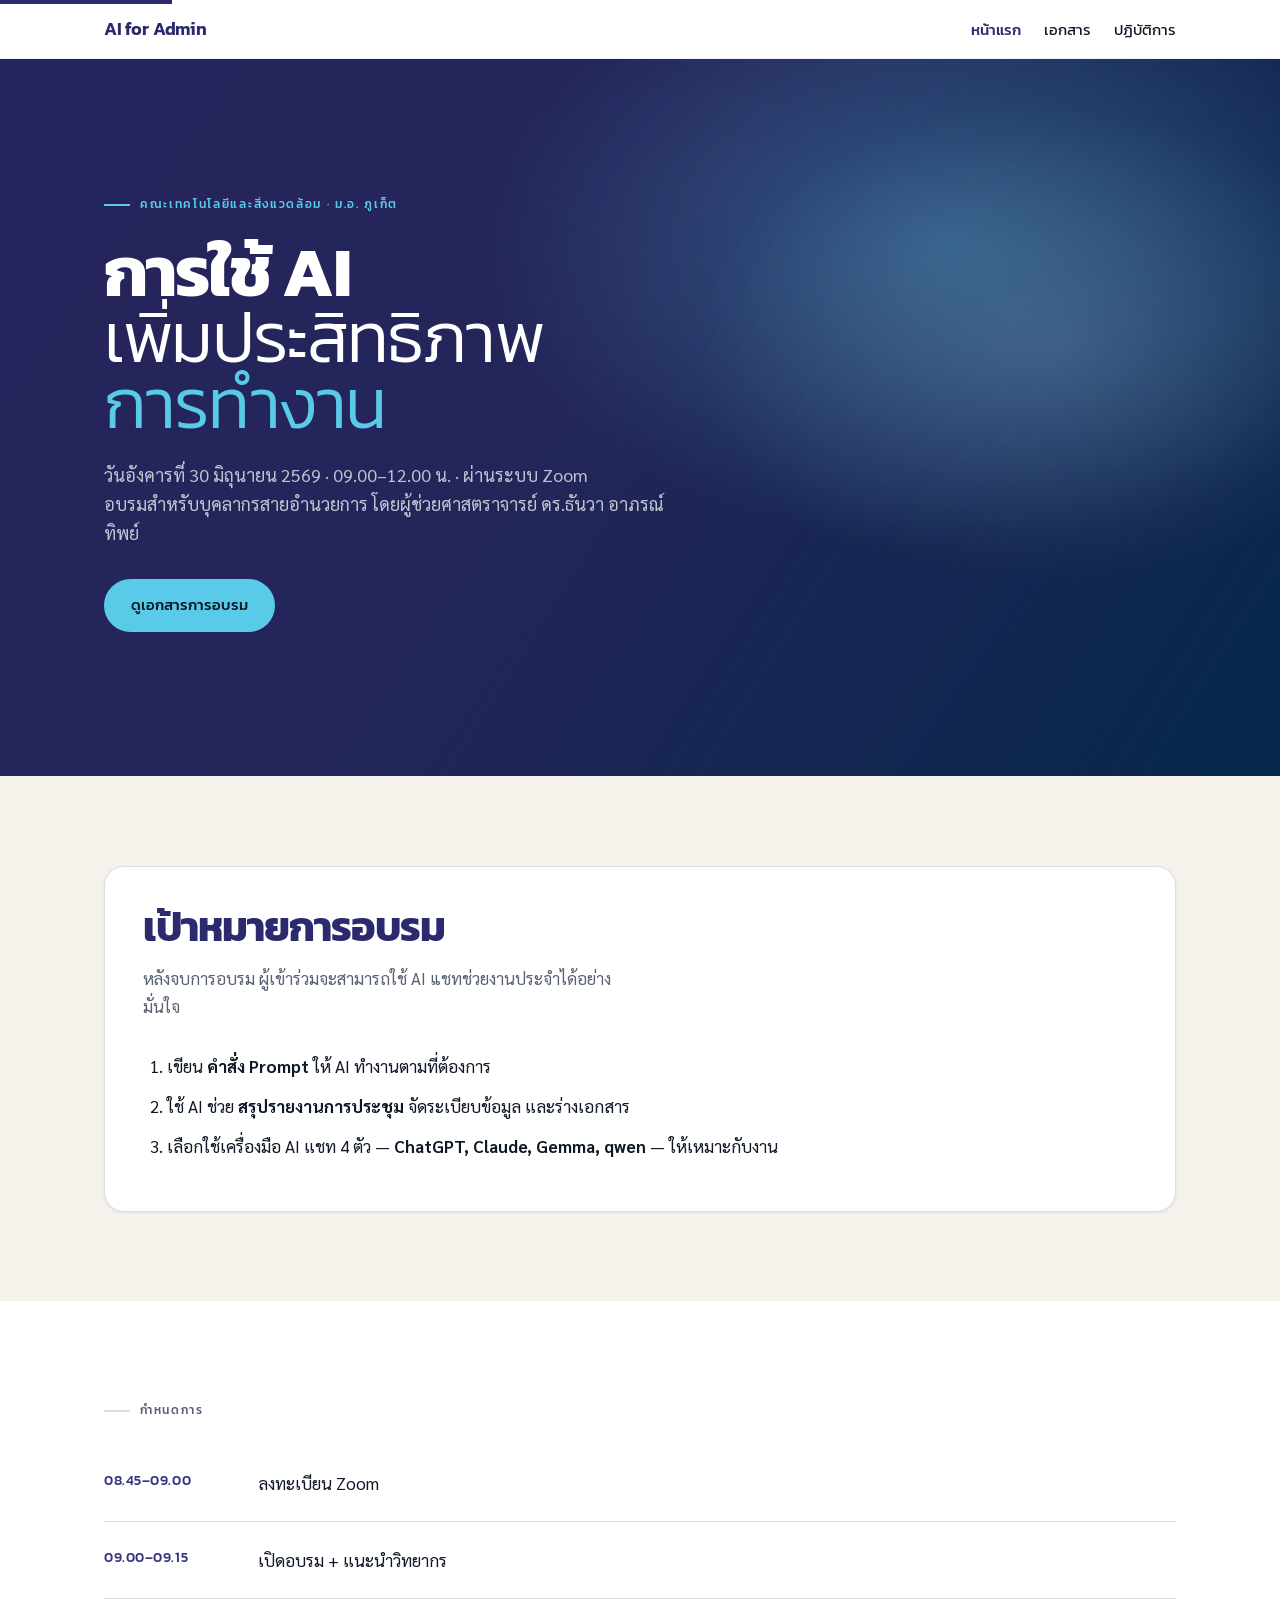
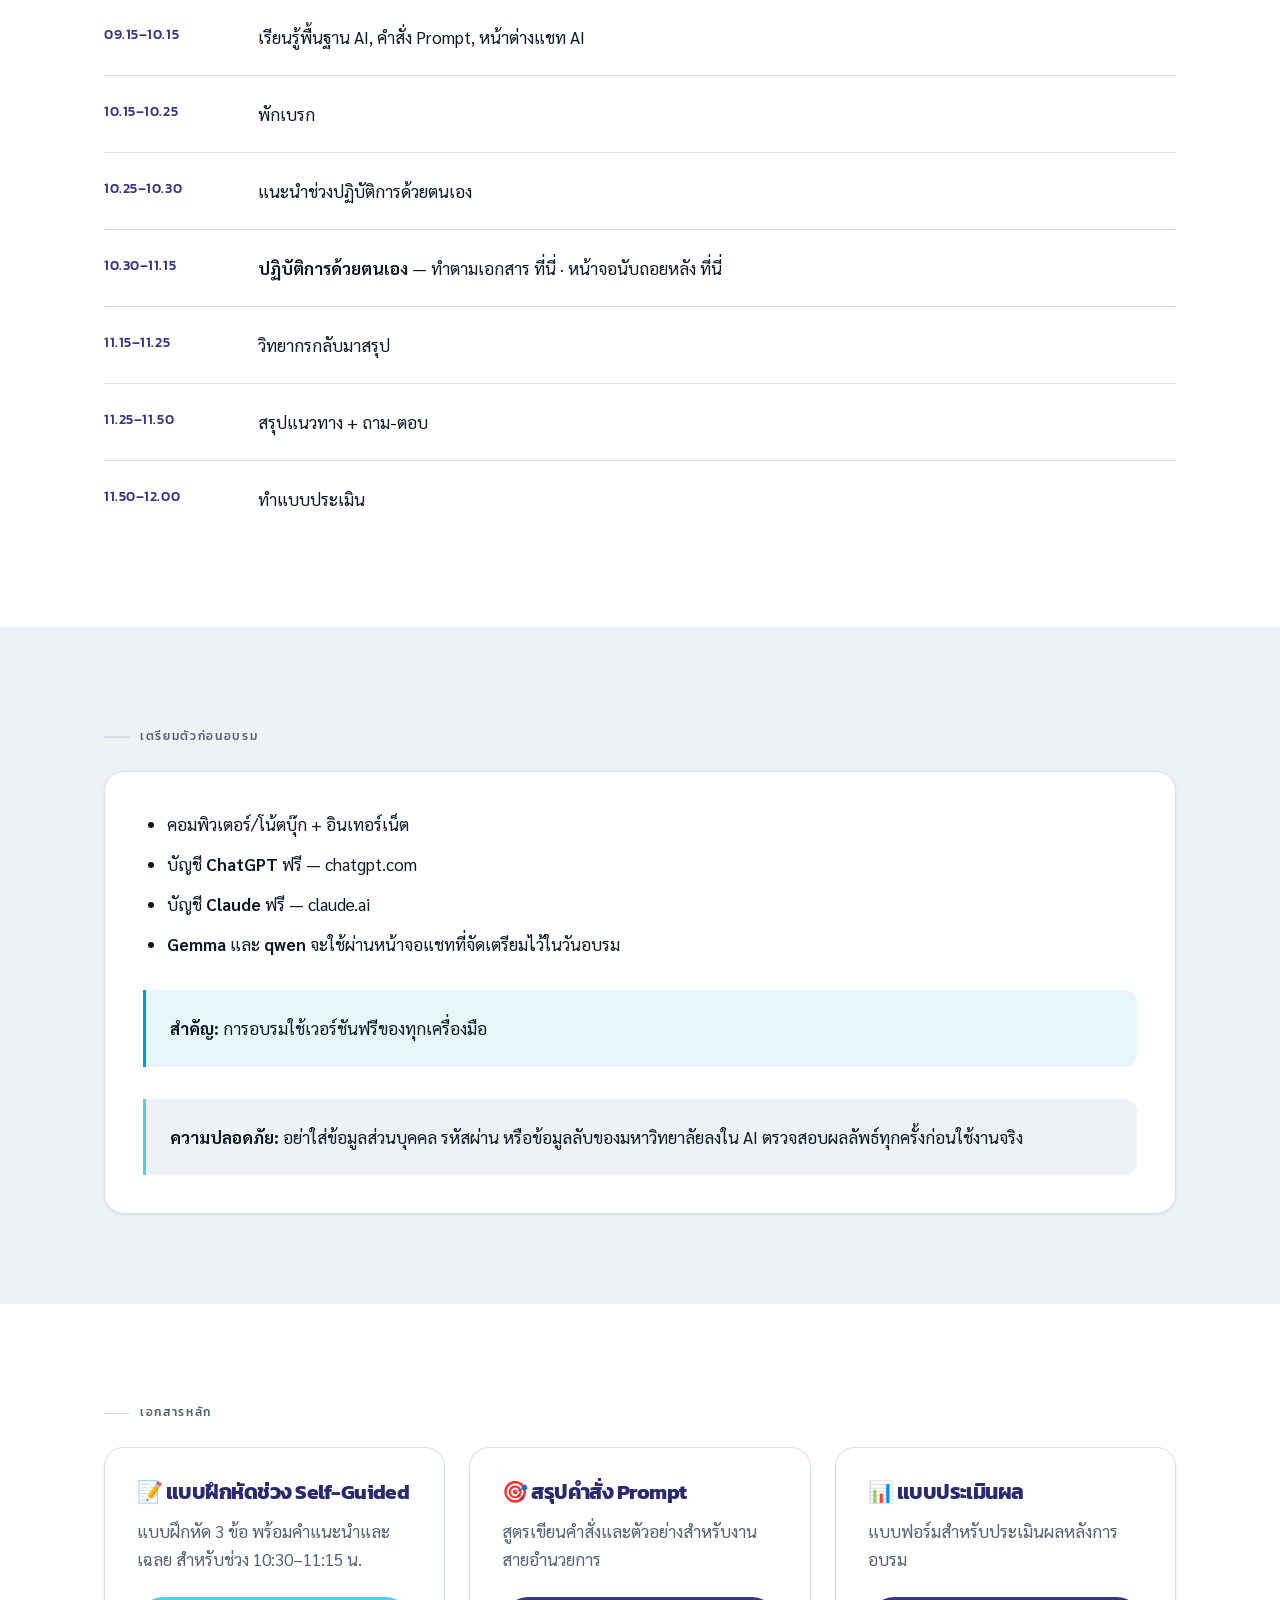
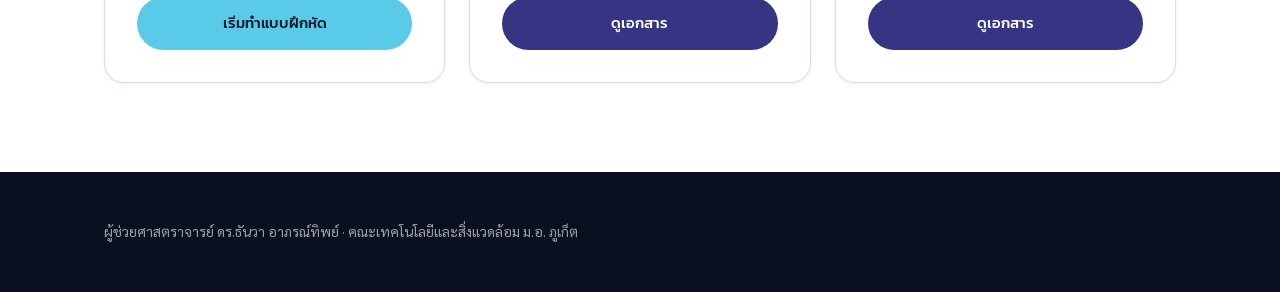
==== commit 2bd3db54: "feat: add safety notice and display link on landing page" ====
--- a/index.html
+++ b/index.html
@@ -5,7 +5,7 @@
   <meta name="viewport" content="width=device-width, initial-scale=1.0">
   <meta name="description" content="เอกสารและแบบฝึกหัดสำหรับการอบรม AI สำหรับบุคลากรสายอำนวยการ คณะเทคโนโลยีและสิ่งแวดล้อม ม.อ. ภูเก็ต">
   <title>การอบรม AI สำหรับบุคลากรสายอำนวยการ</title>
-  <link rel="stylesheet" href="css/style.css">
+  <link rel="stylesheet" href="css/style.css?v=20260630">
   <link rel="preconnect" href="https://fonts.googleapis.com">
   <link rel="preconnect" href="https://fonts.gstatic.com" crossorigin>
   <link href="https://fonts.googleapis.com/css2?family=Kanit:wght@200;300;400;500;600;700;800&family=Sarabun:wght@300;400;500;600;700&family=Noto+Sans+Thai:wght@300;400;500;600;700&display=swap" rel="stylesheet">
@@ -15,11 +15,11 @@
 
   <nav class="nav" aria-label="เมนูหลัก">
     <div class="nav__container">
-      <a class="nav__brand" href="index.html">AI for Admin</a>
+      <a class="nav__brand" href="index.html?v=20260630">AI for Admin</a>
       <ul class="nav__links">
-        <li><a href="index.html" aria-current="page">หน้าแรก</a></li>
-        <li><a href="materials.html">เอกสาร</a></li>
-        <li><a href="self-guided.html">ปฏิบัติการ</a></li>
+        <li><a href="index.html?v=20260630" aria-current="page">หน้าแรก</a></li>
+        <li><a href="materials.html?v=20260630">เอกสาร</a></li>
+        <li><a href="self-guided.html?v=20260630">ปฏิบัติการ</a></li>
       </ul>
     </div>
   </nav>
@@ -33,7 +33,7 @@
           วันอังคารที่ 30 มิถุนายน 2569 · 09.00–12.00 น. · ผ่านระบบ Zoom<br>
           อบรมสำหรับบุคลากรสายอำนวยการ โดยผู้ช่วยศาสตราจารย์ ดร.ธันวา อาภรณ์ทิพย์
         </p>
-        <a class="hero__cta" href="materials.html">ดูเอกสารการอบรม</a>
+        <a class="hero__cta" href="materials.html?v=20260630">ดูเอกสารการอบรม</a>
       </div>
     </section>
 
@@ -77,7 +77,7 @@
           </li>
           <li class="timeline__item">
             <span class="timeline__time">10.30–11.15</span>
-            <span class="timeline__content"><strong>ปฏิบัติการด้วยตนเอง</strong> — ทำตามเอกสาร <a href="self-guided.html">ที่นี่</a></span>
+            <span class="timeline__content"><strong>ปฏิบัติการด้วยตนเอง</strong> — ทำตามเอกสาร <a href="self-guided.html?v=20260630">ที่นี่</a> · หน้าจอนับถอยหลัง <a href="display.html?v=20260630">ที่นี่</a></span>
           </li>
           <li class="timeline__item">
             <span class="timeline__time">11.15–11.25</span>
@@ -105,8 +105,11 @@
             <li>บัญชี <strong>Claude</strong> ฟรี — <a href="https://claude.ai" target="_blank" rel="noopener">claude.ai</a></li>
             <li><strong>Gemma</strong> และ <strong>qwen</strong> จะใช้ผ่านหน้าจอแชทที่จัดเตรียมไว้ในวันอบรม</li>
           </ul>
-          <div class="notice notice--warning" style="margin-bottom:0">
+          <div class="notice notice--warning" style="margin-bottom:var(--s-4)">
             <strong>สำคัญ:</strong> การอบรมใช้เวอร์ชันฟรีของทุกเครื่องมือ
+          </div>
+          <div class="notice notice--info" style="margin-bottom:0">
+            <strong>ความปลอดภัย:</strong> อย่าใส่ข้อมูลส่วนบุคคล รหัสผ่าน หรือข้อมูลลับของมหาวิทยาลัยลงใน AI ตรวจสอบผลลัพธ์ทุกครั้งก่อนใช้งานจริง
           </div>
         </div>
       </div>
@@ -119,17 +122,17 @@
           <article class="resource-card">
             <h3>📝 แบบฝึกหัดช่วง Self-Guided</h3>
             <p>แบบฝึกหัด 3 ข้อ พร้อมคำแนะนำและเฉลย สำหรับช่วง 10:30–11:15 น.</p>
-            <a class="button button--river" href="self-guided.html">เริ่มทำแบบฝึกหัด</a>
+            <a class="button button--river" href="self-guided.html?v=20260630">เริ่มทำแบบฝึกหัด</a>
           </article>
           <article class="resource-card">
             <h3>🎯 สรุปคำสั่ง Prompt</h3>
             <p>สูตรเขียนคำสั่งและตัวอย่างสำหรับงานสายอำนวยการ</p>
-            <a class="button" href="materials.html">ดูเอกสาร</a>
+            <a class="button" href="materials.html?v=20260630">ดูเอกสาร</a>
           </article>
           <article class="resource-card">
             <h3>📊 แบบประเมินผล</h3>
             <p>แบบฟอร์มสำหรับประเมินผลหลังการอบรม</p>
-            <a class="button" href="materials.html">ดูเอกสาร</a>
+            <a class="button" href="materials.html?v=20260630">ดูเอกสาร</a>
           </article>
         </div>
       </div>
--- a/css/style.css
+++ b/css/style.css
@@ -287,6 +287,7 @@
   margin: var(--s-6) 0;
 }
 .notice--warning { border-left-color: var(--psu-sky); background: #e8f6fc; }
+.notice--info { border-left-color: var(--psu-river); background: var(--mist); }
 
 /* ---- exercises ---- */
 .exercise {
@@ -315,6 +316,7 @@
 .exercise ol.steps li { margin-bottom: var(--s-3); }
 
 .prompt-box {
+  position: relative;
   background: var(--sand);
   border: 1px solid var(--sand-dark);
   border-radius: var(--r-md);
@@ -326,6 +328,24 @@
   margin: var(--s-5) 0;
 }
 
+.copy-btn {
+  position: absolute;
+  top: 0.5rem;
+  right: 0.5rem;
+  background: var(--purple-deep);
+  color: #fff;
+  border: none;
+  border-radius: 999px;
+  padding: 0.35rem 0.9rem;
+  font-family: var(--font-display);
+  font-size: 0.8rem;
+  cursor: pointer;
+  opacity: 0.9;
+  transition: opacity 0.2s ease, background 0.2s ease;
+}
+.copy-btn:hover { opacity: 1; background: var(--purple-mid); }
+.copy-btn:active { transform: translateY(1px); }
+
 .exercise details {
   background: var(--mist);
   border-radius: var(--r-md);
